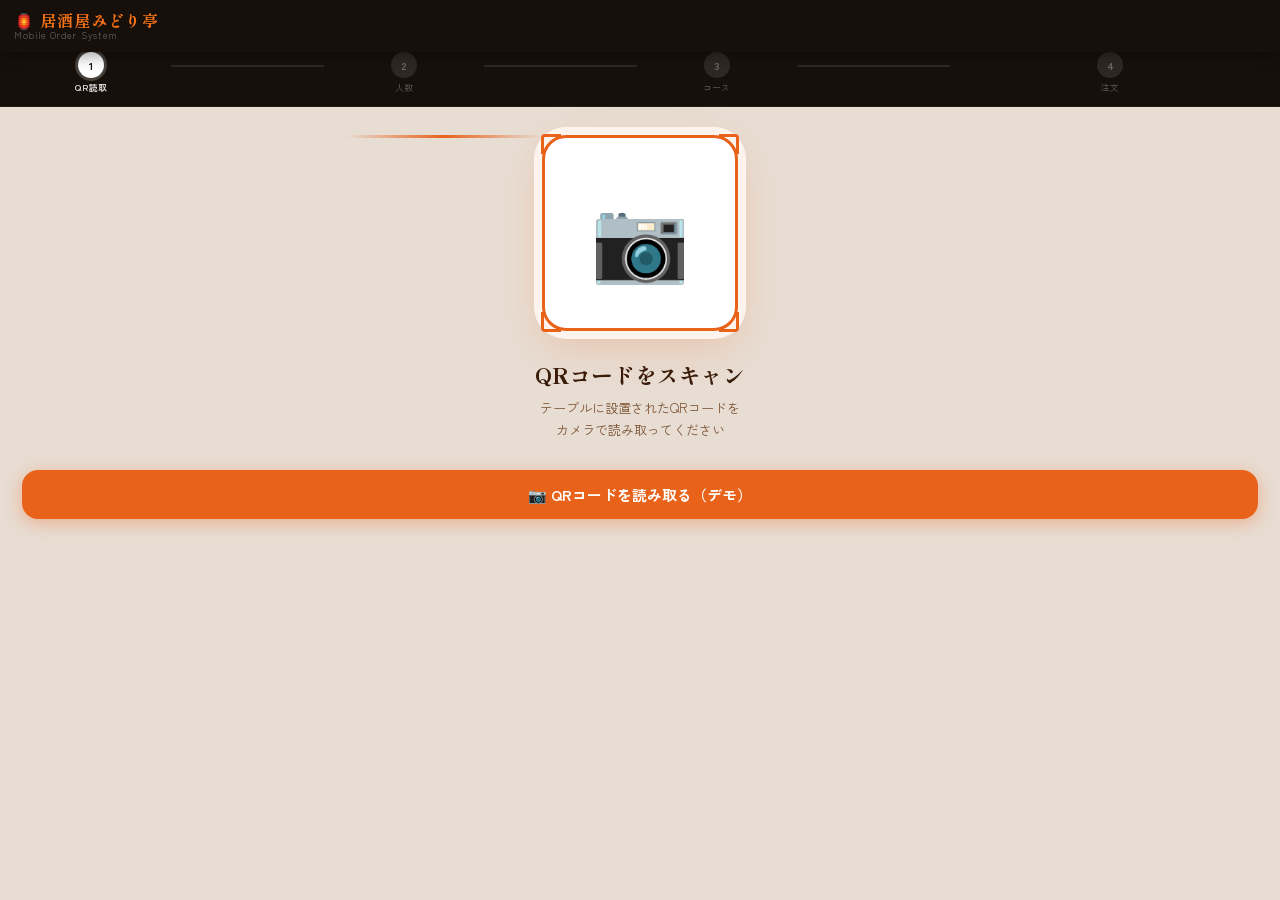
==== public/index.html @ 9a0686ff "Add files via upload" ====
<!DOCTYPE html>
<html lang="ja">
<head>
  <meta charset="UTF-8">
  <meta name="viewport" content="width=device-width, initial-scale=1.0, maximum-scale=1.0, user-scalable=no">
  <meta name="theme-color" content="#17100a">
  <title>居酒屋みどり亭 | ご注文</title>
  <link rel="stylesheet" href="css/common.css">
  <link rel="stylesheet" href="css/customer.css">
  <link rel="preconnect" href="https://fonts.googleapis.com">
  <link href="https://fonts.googleapis.com/css2?family=Zen+Kaku+Gothic+New:wght@400;500;700;900&family=Shippori+Mincho+B1:wght@400;600;800&display=swap" rel="stylesheet">
</head>
<body>

<!-- ナビ -->
<nav class="gnav" id="gnav">
  <div class="gnav-logo">🏮 居酒屋みどり亭<small>Mobile Order System</small></div>
  <div class="gnav-right">
    <button class="gnav-hist-btn hidden" id="btnShowHistory" aria-label="注文履歴">📜</button>
  </div>
</nav>

<!-- ウィザードバー -->
<div class="wzbar hidden" id="wzbar">
  <div class="wz-row" id="wzRow"></div>
</div>

<!-- ═══════════════════════ SCREEN: QR ═══════════════════════ -->
<section class="screen active" id="screenQr">
  <div class="qr-wrap">
    <div class="qr-frame">
      <div class="qr-box">
        <span id="qrEmoji">📷</span>
      </div>
      <span class="qrc tl"></span><span class="qrc tr"></span>
      <span class="qrc bl"></span><span class="qrc br"></span>
    </div>
    <h2 class="qr-title">QRコードをスキャン</h2>
    <p class="qr-sub">テーブルに設置されたQRコードを<br>カメラで読み取ってください</p>
    <button class="btn btn-primary" id="btnScan">📷 QRコードを読み取る（デモ）</button>
  </div>
</section>

<!-- ═══════════════════════ SCREEN: GUEST ════════════════════ -->
<section class="screen" id="screenGuest">
  <div class="step-body">
    <div class="step-hdr">
      <h2>ご来店人数を入力</h2>
      <p>本日はご来店ありがとうございます</p>
    </div>
    <div class="tbl-card" id="guestTableCard"></div>
    <div class="gpick">
      <div class="gpick-l">
        <h3>人数</h3>
        <p>1〜40名まで選択できます</p>
      </div>
      <div class="gctr">
        <button class="gbtn" id="btnGuestMinus" aria-label="人数を減らす">−</button>
        <span class="gval" id="guestVal">2</span>
        <span class="gunit">名</span>
        <button class="gbtn" id="btnGuestPlus" aria-label="人数を増やす">＋</button>
      </div>
    </div>
  </div>
  <div class="step-footer">
    <button class="btn btn-primary" id="btnGuestNext">次へ　コースを選ぶ →</button>
  </div>
</section>

<!-- ═══════════════════════ SCREEN: COURSE ═══════════════════ -->
<section class="screen" id="screenCourse">
  <div class="step-body">
    <div class="step-hdr">
      <h2>コースを選択</h2>
      <p id="courseSubtitle">ご希望のコースをお選びください</p>
    </div>
    <div class="crs-list" id="courseList"></div>
  </div>
  <div class="step-footer">
    <button class="btn btn-primary" id="btnCourseNext" disabled>コースを選択してください</button>
  </div>
</section>

<!-- ═══════════════════════ SCREEN: MENU ════════════════════ -->
<section class="screen" id="screenMenu">
  <!-- 情報バー -->
  <div class="info-bar" id="infoBar"></div>
  <!-- 飲み放題バナー -->
  <div class="drink-promo hidden" id="drinkPromo">
    <span>🍺</span><span class="dp-txt" id="drinkPromoTxt"></span>
  </div>
  <!-- ラストオーダーバナー -->
  <div class="lo-bar hidden" id="loBar">
    <span class="lo-em">⏰</span><span id="loTxt">ラストオーダーです</span>
  </div>
  <!-- カテゴリタブ -->
  <div class="cat-bar" id="catBar" role="tablist"></div>
  <!-- メニュー一覧 -->
  <div class="menu-list" id="menuList"></div>
  <!-- ボトムナビ -->
  <nav class="bot-nav" aria-label="注文ナビ">
    <button class="bn-tab active" id="btnNavMenu" data-tab="menu">
      <span class="bn-em">🍽️</span><span class="bn-lbl">メニュー</span>
    </button>
    <button class="bn-cart" id="btnOpenCart" disabled>
      🛒 カートを見る
    </button>
    <button class="bn-tab" id="btnNavHistory" data-tab="history">
      <span class="bn-em">📜</span><span class="bn-lbl">注文履歴</span>
    </button>
  </nav>
</section>

<!-- ═══════════════════════ SCREEN: HISTORY ══════════════════ -->
<section class="screen" id="screenHistory">
  <div class="hist-hdr">
    <div>
      <div class="hist-title">📜 注文履歴</div>
      <div class="hist-sub" id="histSub">0回の注文</div>
    </div>
    <button class="btn-back" id="btnHistBack">← メニューへ</button>
  </div>
  <div class="hist-body" id="histBody"></div>
  <nav class="bot-nav" aria-label="注文ナビ">
    <button class="bn-tab" id="btnNavMenuFromHist" data-tab="menu">
      <span class="bn-em">🍽️</span><span class="bn-lbl">メニュー</span>
    </button>
    <button class="bn-call" id="btnCallStaffHist">🔔 スタッフを呼ぶ</button>
    <button class="bn-tab active">
      <span class="bn-em">📜</span><span class="bn-lbl">注文履歴</span>
    </button>
  </nav>
</section>

<!-- ═══════════════ DRAWER: CART ═══════════════════════════ -->
<div class="overlay hidden" id="cartOverlay" role="dialog" aria-modal="true" aria-label="カート">
  <div class="cart-drw">
    <div class="drw-hdr">
      <button class="drw-close" id="btnCloseCart" aria-label="閉じる">✕</button>
      <span class="drw-title">🛒 カート確認</span>
    </div>
    <div class="drw-items" id="cartItems"></div>
    <div class="drw-foot">
      <div class="drw-tot-row">
        <span class="drw-tot-lbl">合計金額（税込）</span>
        <span class="drw-tot-val" id="cartTotal">¥0</span>
      </div>
      <div class="drw-breakdown" id="cartBreakdown"></div>
      <button class="btn btn-primary" id="btnOrder" disabled>商品を選んでください</button>
    </div>
  </div>
</div>

<!-- ═══════════════ OVERLAY: ORDER DONE ════════════════════ -->
<div class="overlay hidden" id="doneOverlay" role="dialog" aria-modal="true">
  <div class="done-card">
    <div class="done-ck" id="doneCheck">✅</div>
    <h2 class="done-title">ご注文ありがとうございます</h2>
    <p class="done-msg">ただいまご準備中です。<br>しばらくお待ちください。<br><small>追加注文はいつでも可能です</small></p>
    <button class="done-cont" id="btnDoneCont">続けて注文する</button>
    <button class="done-cls" id="btnDoneClose">閉じる</button>
  </div>
</div>

<!-- トースト -->
<div class="toast hidden" id="toast" role="alert" aria-live="polite"></div>

<!-- デモリセット -->
<button class="demo-rst hidden" id="btnReset">↩ デモリセット</button>

<script src="js/data.js"></script>
<script src="js/api.js"></script>
<script src="js/customer.js"></script>
</body>
</html>
---- public/css/common.css ----
/* ============================================================
   common.css — 共通CSS変数・リセット・ユーティリティ
   居酒屋みどり亭 MOS
   ============================================================ */

@import url('https://fonts.googleapis.com/css2?family=Zen+Kaku+Gothic+New:wght@300;400;500;700;900&family=Shippori+Mincho+B1:wght@400;600;800&display=swap');

/* ── リセット ── */
*, *::before, *::after { box-sizing: border-box; margin: 0; padding: 0; }
html { -webkit-text-size-adjust: 100%; }

/* ── CSS変数（お客様画面・スタッフ画面 共通） ── */
:root {
  /* ブランドカラー */
  --or:    #e8621a;
  --orl:   #f97316;
  --orp:   #fff4ed;
  --oro:   #ffe0c4;
  --ch:    #17100a;
  --wb:    #3a1c0a;

  /* お客様画面用 */
  --cr:    #fdf6ef;
  --wh:    #ffffff;
  --tm:    #231508;
  --ts:    #7d5535;
  --bd:    #e5d0ba;
  --bd2:   #f0e4d4;
  --gn:    #5c6e3a;
  --gd:    #c9a227;

  /* スタッフ画面用（ダーク） */
  --bg0:   #0f0a06;
  --bg1:   #161008;
  --bg2:   #1f1510;
  --bg3:   #2a1d13;
  --bg4:   #362519;
  --line:  #3d2c1e;
  --line2: #4a3828;
  --tx0:   #f5ede4;
  --tx1:   #c4a882;
  --tx2:   #7a5c3a;

  /* シャドウ */
  --sh:  0 2px 12px rgba(60,20,0,.08);
  --sh2: 0 6px 28px rgba(60,20,0,.15);

  /* 角丸 */
  --r:  16px;
  --r2: 12px;
  --r3: 8px;

  /* フォント */
  --serif: 'Shippori Mincho B1', serif;
  --sans:  'Zen Kaku Gothic New', sans-serif;
}

body {
  font-family: var(--sans);
  -webkit-font-smoothing: antialiased;
}

/* ── ユーティリティ ── */
.hidden { display: none !important; }

/* ── トースト（共通） ── */
@keyframes ta-in { from { transform: translateX(110%); opacity: 0; } to { transform: translateX(0); opacity: 1; } }
.toast {
  position: fixed; top: 62px; right: 14px; z-index: 600;
  background: var(--ch); color: #fff;
  padding: 10px 15px; border-radius: 11px;
  font-size: .78rem; font-weight: 700;
  border-left: 4px solid var(--or);
  box-shadow: 0 4px 20px rgba(0,0,0,.35);
  animation: ta-in .28s ease;
  max-width: 260px; line-height: 1.45;
}
---- public/css/customer.css ----
/* ============================================================
   customer.css — お客様画面スタイル
   居酒屋みどり亭 MOS
   ============================================================ */

body { background: #e8ddd3; }

/* ── シェル ── */
.shell-wrap {
  max-width: 480px; margin: 0 auto;
  min-height: 100dvh; display: flex; flex-direction: column;
  background: var(--cr); box-shadow: 0 0 60px rgba(0,0,0,.2);
  position: relative;
}

/* ── グローバルナビ ── */
.gnav {
  background: var(--ch); height: 52px;
  display: flex; align-items: center; padding: 0 14px; gap: 8px;
  position: sticky; top: 0; z-index: 200;
  box-shadow: 0 2px 16px rgba(0,0,0,.45);
}
.gnav-logo {
  font-family: var(--serif); font-size: 1rem; font-weight: 800;
  color: var(--orl); letter-spacing: .06em; flex: 1; line-height: 1.2;
}
.gnav-logo small {
  display: block; font-family: var(--sans); font-size: .58rem;
  font-weight: 400; color: rgba(255,255,255,.35); letter-spacing: .1em;
}
.gnav-hist-btn {
  background: transparent; border: 1px solid rgba(255,255,255,.2);
  color: rgba(255,255,255,.7); border-radius: 8px; padding: 5px 10px;
  font-size: .9rem; cursor: pointer;
}

/* ── ウィザードバー ── */
.wzbar { background: var(--ch); padding: 0 14px 12px; border-bottom: 1px solid rgba(255,255,255,.05); }
.wz-row { display: flex; align-items: center; }
.wz-step { display: flex; align-items: center; flex: 1; }
.wz-inner { display: flex; flex-direction: column; align-items: center; gap: 3px; flex: 1; }
.wz-dot {
  width: 26px; height: 26px; border-radius: 50%;
  display: flex; align-items: center; justify-content: center;
  font-size: .68rem; font-weight: 700; transition: all .3s; flex-shrink: 0;
}
.wz-dot.done   { background: var(--or); color: #fff; box-shadow: 0 0 0 3px rgba(232,98,26,.28); }
.wz-dot.active { background: #fff; color: var(--ch); box-shadow: 0 0 0 3px rgba(255,255,255,.2); }
.wz-dot.idle   { background: rgba(255,255,255,.1); color: rgba(255,255,255,.3); }
.wz-lbl { font-size: .55rem; white-space: nowrap; }
.wz-lbl.done   { color: var(--orl); }
.wz-lbl.active { color: rgba(255,255,255,.85); font-weight: 700; }
.wz-lbl.idle   { color: rgba(255,255,255,.3); }
.wz-line {
  height: 2px; flex: 1; background: rgba(255,255,255,.1);
  border-radius: 2px; margin: 0 3px; margin-bottom: 14px; transition: background .3s;
}
.wz-line.done { background: var(--or); }

/* ── 画面共通 ── */
@keyframes scr-in { from { opacity: 0; transform: translateX(16px); } to { opacity: 1; transform: translateX(0); } }
.screen { flex: 1; display: none; flex-direction: column; animation: scr-in .28s ease; }
.screen.active { display: flex; }
.step-body { flex: 1; overflow-y: auto; padding: 22px 16px 28px; }
.step-footer { padding: 14px 16px 22px; border-top: 1px solid var(--bd2); }
.step-hdr { text-align: center; margin-bottom: 24px; }
.step-hdr h2 { font-family: var(--serif); font-size: 1.35rem; font-weight: 800; color: var(--wb); margin-bottom: 5px; }
.step-hdr p  { font-size: .83rem; color: var(--ts); line-height: 1.7; }

/* ── ボタン ── */
.btn {
  display: flex; align-items: center; justify-content: center; gap: 8px;
  width: 100%; padding: 14px; border: none; border-radius: var(--r);
  font-family: var(--sans); font-size: .93rem; font-weight: 700;
  cursor: pointer; transition: all .18s;
}
.btn-primary { background: var(--or); color: #fff; box-shadow: 0 4px 18px rgba(232,98,26,.36); }
.btn-primary:not(:disabled):active { transform: scale(.98); }
.btn-primary:disabled { background: #c5b8ac; box-shadow: none; cursor: not-allowed; }

/* ── QR画面 ── */
.qr-wrap {
  flex: 1; display: flex; flex-direction: column;
  align-items: center; justify-content: center; padding: 28px 22px;
}
.qr-frame { position: relative; width: 196px; height: 196px; margin-bottom: 28px; }
.qr-box {
  width: 100%; height: 100%; border-radius: 24px; border: 3px solid var(--or);
  background: #fff; display: flex; align-items: center; justify-content: center;
  overflow: hidden; box-shadow: 0 0 0 8px var(--orp), 0 14px 42px rgba(232,98,26,.22);
  font-size: 5rem;
}
.qr-box::before {
  content: ''; position: absolute; top: 0; left: -100%; width: 100%; height: 3px;
  background: linear-gradient(90deg, transparent, var(--or), transparent);
  animation: qscan 2s linear infinite;
}
@keyframes qscan { to { left: 100%; } }
.qrc { position: absolute; width: 20px; height: 20px; border-color: var(--or); border-style: solid; }
.qrc.tl { top: -1px; left: -1px; border-width: 3px 0 0 3px; border-radius: 4px 0 0 0; }
.qrc.tr { top: -1px; right: -1px; border-width: 3px 3px 0 0; border-radius: 0 4px 0 0; }
.qrc.bl { bottom: -1px; left: -1px; border-width: 0 0 3px 3px; border-radius: 0 0 0 4px; }
.qrc.br { bottom: -1px; right: -1px; border-width: 0 3px 3px 0; border-radius: 0 0 4px 0; }
.qr-title { font-family: var(--serif); font-size: 1.35rem; font-weight: 800; color: var(--wb); text-align: center; margin-bottom: 7px; }
.qr-sub   { font-size: .82rem; color: var(--ts); text-align: center; line-height: 1.7; margin-bottom: 28px; }

/* ── テーブルカード ── */
.tbl-card {
  background: linear-gradient(135deg, var(--wb), var(--ch));
  border-radius: var(--r); padding: 16px 18px; margin-bottom: 20px;
  display: flex; align-items: center; gap: 14px;
}
.tc-em { font-size: 2rem; }
.tc-name { font-family: var(--serif); font-size: 1.1rem; font-weight: 700; color: var(--orl); }
.tc-sub  { font-size: .68rem; color: rgba(255,255,255,.42); margin-top: 3px; }

/* ── 人数ピッカー ── */
.gpick {
  background: #fff; border-radius: var(--r); border: 1.5px solid var(--bd);
  box-shadow: var(--sh); padding: 20px 18px; margin-bottom: 8px;
  display: flex; align-items: center; justify-content: space-between;
}
.gpick-l h3 { font-weight: 700; font-size: .93rem; }
.gpick-l p  { font-size: .7rem; color: var(--ts); margin-top: 3px; }
.gctr { display: flex; align-items: center; gap: 12px; }
.gbtn {
  width: 40px; height: 40px; border-radius: 50%;
  border: 2px solid var(--or); background: #fff; color: var(--or);
  font-size: 1.25rem; font-weight: 700; cursor: pointer;
  display: flex; align-items: center; justify-content: center;
  transition: all .15s; user-select: none;
}
.gbtn:disabled { border-color: var(--bd); color: var(--bd); cursor: not-allowed; }
.gbtn:not(:disabled):active { background: var(--or); color: #fff; }
.gval  { font-family: var(--serif); font-size: 2.2rem; font-weight: 800; min-width: 44px; text-align: center; line-height: 1; }
.gunit { font-size: .82rem; color: var(--ts); }

/* ── コースカード ── */
.crs-list { display: flex; flex-direction: column; gap: 11px; margin-bottom: 8px; }
.crs-card {
  background: #fff; border-radius: var(--r); border: 2px solid var(--bd);
  overflow: hidden; cursor: pointer; transition: border-color .2s, box-shadow .2s; box-shadow: var(--sh);
}
.crs-card.sel { box-shadow: var(--sh2); }
.crs-top { padding: 15px 15px 13px; display: flex; align-items: flex-start; gap: 12px; }
.crs-em   { font-size: 2rem; width: 44px; flex-shrink: 0; text-align: center; padding-top: 2px; }
.crs-body { flex: 1; min-width: 0; }
.crs-nrow { display: flex; align-items: center; gap: 7px; flex-wrap: wrap; margin-bottom: 3px; }
.crs-name { font-weight: 700; font-size: .95rem; }
.crs-bge  { padding: 2px 8px; border-radius: 10px; font-size: .62rem; font-weight: 700; color: #fff; flex-shrink: 0; }
.crs-desc { font-size: .74rem; color: var(--ts); }
.crs-prow { display: flex; align-items: baseline; gap: 4px; margin-top: 6px; }
.crs-price { font-family: var(--serif); font-size: 1.2rem; font-weight: 800; }
.crs-pu   { font-size: .74rem; color: var(--ts); }
.crs-time { font-size: .72rem; color: var(--ts); margin-left: 6px; }
.crs-chk  {
  width: 26px; height: 26px; border-radius: 50%; border: 2px solid var(--bd);
  flex-shrink: 0; display: flex; align-items: center; justify-content: center;
  font-size: .82rem; transition: all .18s; margin-top: 2px;
}
.crs-inc { border-top: 1px dashed var(--bd); padding: 10px 15px 12px; background: #fafaf8; }
.crs-inc-title { font-size: .68rem; color: var(--ts); margin-bottom: 6px; font-weight: 600; }
.crs-chips { display: flex; flex-wrap: wrap; gap: 5px; list-style: none; }
.crs-chip  {
  background: var(--orp); color: var(--or); border: 1px solid #fdd5b4;
  border-radius: 20px; padding: 3px 9px; font-size: .68rem; font-weight: 500;
}

/* ── メニュー画面 ── */
#screenMenu { overflow: hidden; }
.info-bar {
  background: linear-gradient(135deg, var(--wb), var(--ch));
  padding: 10px 14px; display: flex; align-items: flex-start; justify-content: space-between; gap: 8px;
}
.ib-l .ib-tbl { font-family: var(--serif); font-size: 1rem; font-weight: 700; color: var(--orl); }
.ib-l .ib-sub { font-size: .68rem; color: rgba(255,255,255,.42); margin-top: 2px; }
.ib-pill {
  display: inline-flex; align-items: center; gap: 5px;
  padding: 3px 10px; border-radius: 20px; font-size: .68rem; font-weight: 700;
  color: #fff; margin-top: 5px;
}
.ib-r { flex-shrink: 0; text-align: right; }
.ib-timer { font-family: var(--serif); font-size: 1.1rem; font-weight: 700; color: var(--orl); }
.ib-tlbl  { font-size: .62rem; color: rgba(255,255,255,.4); margin-top: 1px; }
.drink-promo {
  background: linear-gradient(90deg, var(--gd), var(--or));
  padding: 8px 14px; display: flex; align-items: center; gap: 8px;
}
.dp-txt { font-size: .76rem; font-weight: 700; color: #fff; flex: 1; }
.lo-bar { background: linear-gradient(90deg, #dc2626, #b91c1c); color: #fff; padding: 9px 14px; display: flex; align-items: center; gap: 8px; font-size: .8rem; font-weight: 700; }
.lo-em  { font-size: 1.2rem; animation: lo-shake .6s ease infinite; }
@keyframes lo-shake { 0%,100%{transform:rotate(-8deg)} 50%{transform:rotate(8deg)} }

/* カテゴリタブ */
.cat-bar {
  display: flex; overflow-x: auto; background: #fff;
  border-bottom: 2px solid var(--bd2); scrollbar-width: none; position: sticky; top: 52px; z-index: 50;
}
.cat-bar::-webkit-scrollbar { display: none; }
.cat-tab {
  flex-shrink: 0; display: flex; flex-direction: column; align-items: center; gap: 2px;
  padding: 10px 14px; border: none; background: transparent; cursor: pointer;
  border-bottom: 2.5px solid transparent; margin-bottom: -2px; transition: all .2s; position: relative;
}
.cat-tab .ct-em  { font-size: 1.15rem; line-height: 1; }
.cat-tab .ct-lbl { font-family: var(--sans); font-size: .68rem; font-weight: 500; color: var(--ts); white-space: nowrap; }
.cat-tab.on .ct-lbl { color: var(--or); font-weight: 700; }
.cat-tab.on { border-bottom-color: var(--or); }
.drink-dot {
  position: absolute; top: 4px; right: 4px;
  background: var(--or); color: #fff; border-radius: 10px;
  padding: 1px 5px; font-size: .55rem; font-weight: 700;
  animation: pulse-badge 2s ease-in-out infinite;
}
@keyframes pulse-badge { 0%,100%{opacity:1;transform:scale(1)} 50%{opacity:.8;transform:scale(1.05)} }

/* メニューリスト */
.menu-list { flex: 1; overflow-y: auto; padding: 10px 12px; display: flex; flex-direction: column; gap: 7px; padding-bottom: 80px; }
.sec-lbl { font-size: .7rem; font-weight: 700; color: var(--ts); text-transform: uppercase; letter-spacing: .08em; padding: 8px 2px 4px; opacity: .7; }
.mcard {
  background: #fff; border-radius: var(--r2); padding: 12px 13px;
  display: flex; align-items: center; gap: 11px;
  border: 1.5px solid var(--bd2); box-shadow: var(--sh); transition: border-color .2s, background .2s;
}
.mcard.ic { border-color: var(--or); background: var(--orp); }
.mc-em   { font-size: 2rem; width: 46px; text-align: center; flex-shrink: 0; }
.mc-body { flex: 1; min-width: 0; }
.mc-nr   { display: flex; align-items: center; gap: 6px; }
.mc-name { font-weight: 700; font-size: .9rem; line-height: 1.3; }
.mc-tag  { padding: 1px 7px; border-radius: 8px; font-size: .6rem; font-weight: 700; color: #fff; flex-shrink: 0; }
.mc-desc { font-size: .7rem; color: var(--ts); margin-top: 2px; }
.mc-price { font-family: var(--serif); font-size: .97rem; font-weight: 700; color: var(--or); margin-top: 4px; }
.mc-price.free { color: var(--gn); }
.mc-qc { display: flex; align-items: center; gap: 5px; flex-shrink: 0; }
.mc-qb {
  width: 30px; height: 30px; border-radius: 50%; border: 2px solid var(--or);
  background: #fff; color: var(--or); font-size: 1.1rem; font-weight: 700;
  cursor: pointer; display: flex; align-items: center; justify-content: center; transition: all .12s; line-height: 1; user-select: none;
}
.mc-qb:active { background: var(--or); color: #fff; transform: scale(.9); }
.mc-qn { font-weight: 700; font-size: .92rem; min-width: 18px; text-align: center; }

/* ボトムナビ */
.bot-nav {
  position: fixed; bottom: 0; left: 50%; transform: translateX(-50%);
  width: 100%; max-width: 480px;
  background: var(--ch); display: flex; z-index: 60;
  box-shadow: 0 -4px 24px rgba(0,0,0,.35);
  border-top: 1px solid rgba(255,255,255,.07);
}
.bn-tab {
  flex: 1; display: flex; flex-direction: column; align-items: center; gap: 2px;
  padding: 8px 4px 12px; border: none; background: transparent; cursor: pointer; transition: all .2s;
}
.bn-tab .bn-em  { font-size: 1.3rem; line-height: 1; }
.bn-tab .bn-lbl { font-size: .58rem; font-weight: 600; color: rgba(255,255,255,.4); }
.bn-tab.active .bn-lbl { color: var(--orl); font-weight: 700; }
.bn-tab.active .bn-em  { filter: drop-shadow(0 0 6px rgba(232,98,26,.6)); }
.bn-cart {
  flex: 2; display: flex; align-items: center; justify-content: center; gap: 7px;
  padding: 10px 12px 14px; border: none; background: var(--or); cursor: pointer;
  font-family: var(--sans); font-size: .82rem; font-weight: 700; color: #fff;
  transition: all .16s; box-shadow: inset 0 2px 0 rgba(255,255,255,.12);
}
.bn-cart:disabled { background: #7a5535; cursor: not-allowed; opacity: .6; }
.bn-cart:not(:disabled):active { background: #d4551a; }
.bn-call {
  flex: 2; display: flex; align-items: center; justify-content: center; gap: 7px;
  padding: 10px 12px 14px; border: none; background: rgba(255,255,255,.1); cursor: pointer;
  font-family: var(--sans); font-size: .78rem; font-weight: 600; color: rgba(255,255,255,.8);
}

/* カートドロワー */
@keyframes drw-up { from{transform:translateX(-50%) translateY(100%)} to{transform:translateX(-50%) translateY(0)} }
.overlay {
  position: fixed; inset: 0; background: rgba(23,16,10,.82); z-index: 90;
  display: flex; align-items: flex-end; justify-content: center;
}
.cart-drw {
  background: var(--cr); width: 100%; max-width: 480px; height: 100dvh;
  display: flex; flex-direction: column; animation: drw-up .27s cubic-bezier(.2,.8,.3,1);
}
.drw-hdr { background: #fff; padding: 13px 15px; border-bottom: 1.5px solid var(--bd2); display: flex; align-items: center; gap: 11px; }
.drw-close { width: 32px; height: 32px; border-radius: 50%; border: 1.5px solid var(--bd); background: #fff; cursor: pointer; font-size: .95rem; display: flex; align-items: center; justify-content: center; color: var(--ts); }
.drw-title { font-family: var(--serif); font-size: 1rem; font-weight: 800; flex: 1; }
.drw-items { flex: 1; overflow-y: auto; padding: 11px; display: flex; flex-direction: column; gap: 7px; padding-bottom: 4px; }
.crs-banner { background: linear-gradient(135deg, var(--wb), var(--ch)); border-radius: var(--r2); padding: 13px 14px; display: flex; align-items: center; gap: 11px; }
.cb-em    { font-size: 1.6rem; flex-shrink: 0; }
.cb-body  { flex: 1; min-width: 0; }
.cb-lbl   { font-size: .62rem; color: rgba(255,255,255,.42); }
.cb-name  { font-weight: 700; font-size: .86rem; color: var(--orl); margin-top: 1px; }
.cb-det   { font-size: .62rem; color: rgba(255,255,255,.38); margin-top: 2px; }
.cb-price { font-family: var(--serif); font-size: .92rem; font-weight: 800; color: #fff; flex-shrink: 0; }
.cart-item { background: #fff; border-radius: var(--r2); padding: 10px 12px; border: 1.5px solid var(--bd2); box-shadow: var(--sh); display: flex; align-items: center; gap: 9px; }
.ci-em   { font-size: 1.55rem; width: 36px; text-align: center; flex-shrink: 0; }
.ci-body { flex: 1; min-width: 0; }
.ci-name { font-weight: 700; font-size: .84rem; }
.ci-unit { font-size: .68rem; color: var(--ts); margin-top: 1px; }
.ci-sub  { font-family: var(--serif); font-weight: 700; font-size: .88rem; color: var(--or); }
.ci-ctrl { display: flex; align-items: center; gap: 4px; flex-shrink: 0; }
.ci-btn  { width: 27px; height: 27px; border-radius: 50%; border: 2px solid var(--or); background: #fff; color: var(--or); font-size: .88rem; font-weight: 700; cursor: pointer; display: flex; align-items: center; justify-content: center; transition: all .12s; user-select: none; }
.ci-btn.del { border-color: #f87171; color: #ef4444; font-size: .76rem; }
.ci-btn:active { background: var(--or); color: #fff; }
.ci-num  { font-weight: 700; font-size: .86rem; min-width: 15px; text-align: center; }
.cart-empty { flex: 1; display: flex; flex-direction: column; align-items: center; justify-content: center; gap: 9px; color: var(--ts); }
.cart-empty .cem { font-size: 3.2rem; }
.cart-empty p { font-size: .83rem; text-align: center; }
.drw-foot { background: #fff; padding: 13px 15px 22px; border-top: 1.5px solid var(--bd2); box-shadow: 0 -4px 16px rgba(0,0,0,.07); }
.drw-tot-row { display: flex; justify-content: space-between; align-items: center; margin-bottom: 5px; }
.drw-tot-lbl { font-size: .78rem; color: var(--ts); }
.drw-tot-val { font-family: var(--serif); font-size: 1.4rem; font-weight: 900; }
.drw-breakdown { display: flex; justify-content: space-between; font-size: .68rem; color: var(--ts); margin-bottom: 13px; padding: 7px 10px; background: var(--bd2); border-radius: var(--r3); }

/* 注文完了オーバーレイ */
@keyframes ov-in { from{opacity:0} to{opacity:1} }
@keyframes ck-pop { 0%{transform:scale(0);opacity:0} 70%{transform:scale(1.15)} 100%{transform:scale(1);opacity:1} }
#doneOverlay { align-items: center; animation: ov-in .3s ease; }
.done-card { background: #fff; border-radius: 22px; padding: 32px 24px; text-align: center; max-width: 300px; width: 90%; box-shadow: 0 20px 56px rgba(0,0,0,.3); }
.done-ck    { font-size: 4.2rem; animation: ck-pop .48s cubic-bezier(.2,1.4,.4,1) both; }
.done-title { font-family: var(--serif); font-size: 1.35rem; font-weight: 800; color: var(--or); margin: 12px 0 7px; }
.done-msg   { font-size: .82rem; color: var(--ts); line-height: 1.8; margin-bottom: 22px; }
.done-msg small { font-size: .72rem; color: #bbb; }
.done-cont { width: 100%; background: var(--or); color: #fff; border: none; border-radius: var(--r); padding: 13px; font-family: var(--sans); font-size: .9rem; font-weight: 700; cursor: pointer; margin-bottom: 9px; }
.done-cls  { width: 100%; background: none; color: var(--ts); border: 1.5px solid var(--bd); border-radius: var(--r); padding: 11px; font-family: var(--sans); font-size: .82rem; cursor: pointer; }

/* 注文履歴 */
#screenHistory { overflow: hidden; }
.hist-hdr { background: var(--ch); padding: 12px 16px 14px; display: flex; align-items: center; gap: 10px; }
.hist-title { font-family: var(--serif); font-size: 1rem; font-weight: 800; color: var(--orl); flex: 1; }
.hist-sub   { font-size: .65rem; color: rgba(255,255,255,.38); margin-top: 2px; }
.btn-back   { background: rgba(255,255,255,.1); border: 1px solid rgba(255,255,255,.2); color: rgba(255,255,255,.8); border-radius: 8px; padding: 5px 12px; font-size: .7rem; font-weight: 600; cursor: pointer; font-family: var(--sans); }
.hist-body  { flex: 1; overflow-y: auto; padding: 12px; display: flex; flex-direction: column; gap: 10px; padding-bottom: 80px; }
.hist-summary { background: var(--wb); border-radius: var(--r); padding: 14px 16px; display: flex; align-items: center; justify-content: space-between; }
.hs-sum-l   { color: rgba(255,255,255,.55); font-size: .72rem; }
.hs-sum-val { font-family: var(--serif); font-size: 1.2rem; font-weight: 800; color: var(--orl); }
.hs-sum-sub { font-size: .66rem; color: rgba(255,255,255,.38); margin-top: 2px; }
.hist-session { background: #fff; border-radius: var(--r); border: 1.5px solid var(--bd2); box-shadow: var(--sh); overflow: hidden; }
.hs-header { padding: 11px 14px; background: linear-gradient(to right, var(--orp), #fff9f5, #fff); border-bottom: 1px solid var(--bd2); display: flex; align-items: flex-start; justify-content: space-between; }
.hs-time   { font-family: var(--serif); font-size: .92rem; font-weight: 700; color: var(--wb); }
.hs-meta   { display: flex; align-items: center; gap: 6px; margin-top: 3px; flex-wrap: wrap; }
.hs-sbadge { padding: 3px 9px; border-radius: 18px; font-size: .65rem; font-weight: 700; color: #fff; }
.api-status { display: flex; align-items: center; gap: 5px; font-size: .67rem; font-weight: 700; }
.api-status.ok      { color: #22c55e; }
.api-status.ng      { color: #ef4444; }
.api-status.pending { color: #f59e0b; }
.hs-items { padding: 8px 14px; }
.hs-row   { display: flex; align-items: center; padding: 5px 0; border-bottom: 1px dashed var(--bd2); gap: 8px; font-size: .8rem; }
.hs-row:last-child { border-bottom: none; }
.hs-name  { flex: 1; color: var(--tm); }
.hs-qty   { font-size: .72rem; color: var(--ts); min-width: 48px; text-align: right; }
.hs-price { font-family: var(--serif); font-weight: 700; font-size: .82rem; color: var(--or); min-width: 64px; text-align: right; }
.hs-served { width: 20px; height: 20px; border-radius: 5px; border: 1.5px solid var(--bd); background: #fff; display: flex; align-items: center; justify-content: center; font-size: .68rem; flex-shrink: 0; }
.hs-served.ok { background: var(--or); border-color: var(--or); color: #fff; }
.hs-footer { padding: 9px 14px; border-top: 1px solid var(--bd2); background: #fafaf7; display: flex; align-items: center; justify-content: space-between; }
.hs-total  { font-family: var(--serif); font-weight: 700; font-size: .92rem; color: var(--or); }

/* デモリセット */
.demo-rst {
  position: fixed; bottom: 80px; left: 14px;
  background: rgba(23,16,10,.65); backdrop-filter: blur(4px);
  color: rgba(255,255,255,.7); border: 1px solid rgba(255,255,255,.2);
  border-radius: 20px; padding: 6px 12px; font-size: .68rem; cursor: pointer;
  font-family: var(--sans); z-index: 80; transition: all .2s;
}
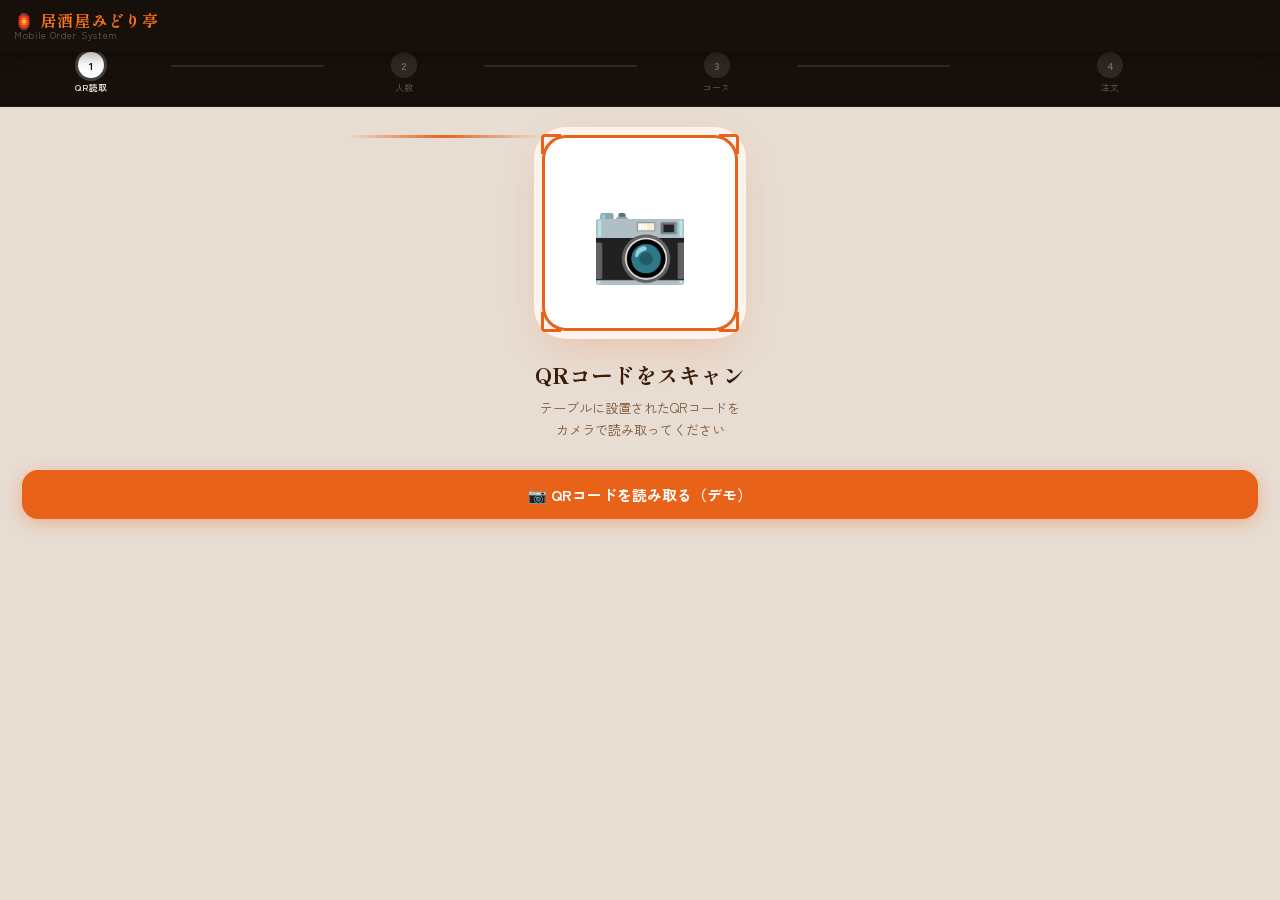
==== commit 2c75aa43: "Add files via upload" ====
--- a/public/index.html
+++ b/public/index.html
@@ -12,7 +12,6 @@
 </head>
 <body>
 
-<!-- ナビ -->
 <nav class="gnav" id="gnav">
   <div class="gnav-logo">🏮 居酒屋みどり亭<small>Mobile Order System</small></div>
   <div class="gnav-right">
@@ -20,18 +19,14 @@
   </div>
 </nav>
 
-<!-- ウィザードバー -->
 <div class="wzbar hidden" id="wzbar">
   <div class="wz-row" id="wzRow"></div>
 </div>
 
-<!-- ═══════════════════════ SCREEN: QR ═══════════════════════ -->
 <section class="screen active" id="screenQr">
   <div class="qr-wrap">
     <div class="qr-frame">
-      <div class="qr-box">
-        <span id="qrEmoji">📷</span>
-      </div>
+      <div class="qr-box"><span id="qrEmoji">📷</span></div>
       <span class="qrc tl"></span><span class="qrc tr"></span>
       <span class="qrc bl"></span><span class="qrc br"></span>
     </div>
@@ -41,7 +36,6 @@
   </div>
 </section>
 
-<!-- ═══════════════════════ SCREEN: GUEST ════════════════════ -->
 <section class="screen" id="screenGuest">
   <div class="step-body">
     <div class="step-hdr">
@@ -67,7 +61,6 @@
   </div>
 </section>
 
-<!-- ═══════════════════════ SCREEN: COURSE ═══════════════════ -->
 <section class="screen" id="screenCourse">
   <div class="step-body">
     <div class="step-hdr">
@@ -76,42 +69,33 @@
     </div>
     <div class="crs-list" id="courseList"></div>
   </div>
-  <div class="step-footer">
-    <button class="btn btn-primary" id="btnCourseNext" disabled>コースを選択してください</button>
+  <div class="step-footer" style="display:flex;gap:10px;">
+    <button class="btn" id="btnCourseBack" style="background:#f0e4d4;color:var(--ts);width:auto;padding:14px 18px;flex-shrink:0;">← 戻る</button>
+    <button class="btn btn-primary" id="btnCourseNext" disabled style="flex:1;">コースを選択してください</button>
   </div>
 </section>
 
-<!-- ═══════════════════════ SCREEN: MENU ════════════════════ -->
 <section class="screen" id="screenMenu">
-  <!-- 情報バー -->
   <div class="info-bar" id="infoBar"></div>
-  <!-- 飲み放題バナー -->
   <div class="drink-promo hidden" id="drinkPromo">
     <span>🍺</span><span class="dp-txt" id="drinkPromoTxt"></span>
   </div>
-  <!-- ラストオーダーバナー -->
   <div class="lo-bar hidden" id="loBar">
     <span class="lo-em">⏰</span><span id="loTxt">ラストオーダーです</span>
   </div>
-  <!-- カテゴリタブ -->
   <div class="cat-bar" id="catBar" role="tablist"></div>
-  <!-- メニュー一覧 -->
   <div class="menu-list" id="menuList"></div>
-  <!-- ボトムナビ -->
   <nav class="bot-nav" aria-label="注文ナビ">
     <button class="bn-tab active" id="btnNavMenu" data-tab="menu">
       <span class="bn-em">🍽️</span><span class="bn-lbl">メニュー</span>
     </button>
-    <button class="bn-cart" id="btnOpenCart" disabled>
-      🛒 カートを見る
-    </button>
+    <button class="bn-cart" id="btnOpenCart" disabled>🛒 カートを見る</button>
     <button class="bn-tab" id="btnNavHistory" data-tab="history">
       <span class="bn-em">📜</span><span class="bn-lbl">注文履歴</span>
     </button>
   </nav>
 </section>
 
-<!-- ═══════════════════════ SCREEN: HISTORY ══════════════════ -->
 <section class="screen" id="screenHistory">
   <div class="hist-hdr">
     <div>
@@ -125,14 +109,23 @@
     <button class="bn-tab" id="btnNavMenuFromHist" data-tab="menu">
       <span class="bn-em">🍽️</span><span class="bn-lbl">メニュー</span>
     </button>
-    <button class="bn-call" id="btnCallStaffHist">🔔 スタッフを呼ぶ</button>
+    <div style="flex:2;"></div>
     <button class="bn-tab active">
       <span class="bn-em">📜</span><span class="bn-lbl">注文履歴</span>
     </button>
   </nav>
 </section>
 
-<!-- ═══════════════ DRAWER: CART ═══════════════════════════ -->
+<section class="screen" id="screenOrderSummary">
+  <div class="hist-hdr summary-hdr">
+    <div>
+      <div class="hist-title">🧾 注文一覧</div>
+      <div class="hist-sub" id="orderSummarySub">会計処理中</div>
+    </div>
+  </div>
+  <div class="hist-body" id="orderSummaryBody"></div>
+</section>
+
 <div class="overlay hidden" id="cartOverlay" role="dialog" aria-modal="true" aria-label="カート">
   <div class="cart-drw">
     <div class="drw-hdr">
@@ -146,12 +139,12 @@
         <span class="drw-tot-val" id="cartTotal">¥0</span>
       </div>
       <div class="drw-breakdown" id="cartBreakdown"></div>
+      <button class="drw-back-menu" id="btnBackToMenu">← 商品画面へ戻る</button>
       <button class="btn btn-primary" id="btnOrder" disabled>商品を選んでください</button>
     </div>
   </div>
 </div>
 
-<!-- ═══════════════ OVERLAY: ORDER DONE ════════════════════ -->
 <div class="overlay hidden" id="doneOverlay" role="dialog" aria-modal="true">
   <div class="done-card">
     <div class="done-ck" id="doneCheck">✅</div>
@@ -162,14 +155,23 @@
   </div>
 </div>
 
-<!-- トースト -->
+<div class="overlay hidden" id="checkoutConfirmOverlay" role="dialog" aria-modal="true" aria-label="会計確認">
+  <div class="confirm-card">
+    <div class="confirm-icon">💴</div>
+    <h2 class="confirm-title">お会計に進みますか？</h2>
+    <p class="confirm-msg">会計準備をスタッフへ依頼します。<br>準備ができましたらレジまでお越しください。</p>
+    <div class="confirm-actions">
+      <button class="confirm-cancel" id="btnCancelCheckout">戻る</button>
+      <button class="confirm-ok" id="btnConfirmCheckout">お会計に進む</button>
+    </div>
+  </div>
+</div>
+
 <div class="toast hidden" id="toast" role="alert" aria-live="polite"></div>
-
-<!-- デモリセット -->
 <button class="demo-rst hidden" id="btnReset">↩ デモリセット</button>
 
-<script src="js/data.js"></script>
-<script src="js/api.js"></script>
-<script src="js/customer.js"></script>
+<script src="js/data.js?v=20260519-2"></script>
+<script src="js/api.js?v=20260519-2"></script>
+<script src="js/customer.js?v=20260519-2"></script>
 </body>
 </html>
--- a/public/css/customer.css
+++ b/public/css/customer.css
@@ -310,6 +310,12 @@
 .drw-tot-lbl { font-size: .78rem; color: var(--ts); }
 .drw-tot-val { font-family: var(--serif); font-size: 1.4rem; font-weight: 900; }
 .drw-breakdown { display: flex; justify-content: space-between; font-size: .68rem; color: var(--ts); margin-bottom: 13px; padding: 7px 10px; background: var(--bd2); border-radius: var(--r3); }
+.drw-back-menu {
+  width: 100%; margin-bottom: 9px; padding: 11px 12px; border-radius: var(--r);
+  border: 1.5px solid var(--bd); background: #fff; color: var(--ts);
+  font-family: var(--sans); font-size: .8rem; font-weight: 700; cursor: pointer;
+}
+.drw-back-menu:active { background: var(--bd2); }
 
 /* 注文完了オーバーレイ */
 @keyframes ov-in { from{opacity:0} to{opacity:1} }
@@ -321,10 +327,20 @@
 .done-msg   { font-size: .82rem; color: var(--ts); line-height: 1.8; margin-bottom: 22px; }
 .done-msg small { font-size: .72rem; color: #bbb; }
 .done-cont { width: 100%; background: var(--or); color: #fff; border: none; border-radius: var(--r); padding: 13px; font-family: var(--sans); font-size: .9rem; font-weight: 700; cursor: pointer; margin-bottom: 9px; }
+.confirm-card { background: #fff; border-radius: 22px; padding: 26px 22px; text-align: center; max-width: 320px; width: 90%; box-shadow: 0 20px 56px rgba(0,0,0,.3); }
+#checkoutConfirmOverlay { align-items: center; }
+.confirm-icon { font-size: 2.6rem; margin-bottom: 8px; }
+.confirm-title { font-family: var(--serif); font-size: 1.16rem; font-weight: 800; color: var(--wb); margin-bottom: 7px; }
+.confirm-msg { font-size: .8rem; color: var(--ts); line-height: 1.7; margin-bottom: 18px; }
+.confirm-actions { display: flex; gap: 8px; }
+.confirm-cancel, .confirm-ok { flex: 1; border-radius: var(--r); padding: 12px 10px; font-family: var(--sans); font-size: .82rem; font-weight: 700; cursor: pointer; }
+.confirm-cancel { border: 1.5px solid var(--bd); background: #fff; color: var(--ts); }
+.confirm-ok { border: none; background: var(--or); color: #fff; }
 .done-cls  { width: 100%; background: none; color: var(--ts); border: 1.5px solid var(--bd); border-radius: var(--r); padding: 11px; font-family: var(--sans); font-size: .82rem; cursor: pointer; }
 
 /* 注文履歴 */
 #screenHistory { overflow: hidden; }
+#screenOrderSummary { overflow: hidden; }
 .hist-hdr { background: var(--ch); padding: 12px 16px 14px; display: flex; align-items: center; gap: 10px; }
 .hist-title { font-family: var(--serif); font-size: 1rem; font-weight: 800; color: var(--orl); flex: 1; }
 .hist-sub   { font-size: .65rem; color: rgba(255,255,255,.38); margin-top: 2px; }
@@ -334,6 +350,14 @@
 .hs-sum-l   { color: rgba(255,255,255,.55); font-size: .72rem; }
 .hs-sum-val { font-family: var(--serif); font-size: 1.2rem; font-weight: 800; color: var(--orl); }
 .hs-sum-sub { font-size: .66rem; color: rgba(255,255,255,.38); margin-top: 2px; }
+.checkout-card { background: #fff; border: 1px solid var(--bd2); border-radius: var(--r); padding: 12px 14px; display: flex; align-items: center; justify-content: space-between; gap: 12px; }
+.checkout-title { font-family: var(--serif); font-size: .92rem; font-weight: 700; color: var(--wb); }
+.checkout-sub { font-size: .67rem; color: var(--ts); margin-top: 2px; }
+.checkout-btn { border: 0; border-radius: 999px; background: var(--or); color: #fff; padding: 10px 14px; font-size: .75rem; font-weight: 800; cursor: pointer; font-family: var(--sans); white-space: nowrap; }
+.checkout-btn:disabled { background: #c8b9ac; cursor: default; }
+.locked-checkout-card { background: #fff7ed; border: 1px solid #fed7aa; border-radius: var(--r); padding: 14px 16px; }
+.locked-title { font-family: var(--serif); font-size: .96rem; font-weight: 800; color: #c2410c; }
+.locked-msg { font-size: .76rem; color: #9a3412; line-height: 1.6; margin-top: 4px; }
 .hist-session { background: #fff; border-radius: var(--r); border: 1.5px solid var(--bd2); box-shadow: var(--sh); overflow: hidden; }
 .hs-header { padding: 11px 14px; background: linear-gradient(to right, var(--orp), #fff9f5, #fff); border-bottom: 1px solid var(--bd2); display: flex; align-items: flex-start; justify-content: space-between; }
 .hs-time   { font-family: var(--serif); font-size: .92rem; font-weight: 700; color: var(--wb); }
@@ -349,8 +373,6 @@
 .hs-name  { flex: 1; color: var(--tm); }
 .hs-qty   { font-size: .72rem; color: var(--ts); min-width: 48px; text-align: right; }
 .hs-price { font-family: var(--serif); font-weight: 700; font-size: .82rem; color: var(--or); min-width: 64px; text-align: right; }
-.hs-served { width: 20px; height: 20px; border-radius: 5px; border: 1.5px solid var(--bd); background: #fff; display: flex; align-items: center; justify-content: center; font-size: .68rem; flex-shrink: 0; }
-.hs-served.ok { background: var(--or); border-color: var(--or); color: #fff; }
 .hs-footer { padding: 9px 14px; border-top: 1px solid var(--bd2); background: #fafaf7; display: flex; align-items: center; justify-content: space-between; }
 .hs-total  { font-family: var(--serif); font-weight: 700; font-size: .92rem; color: var(--or); }
 
